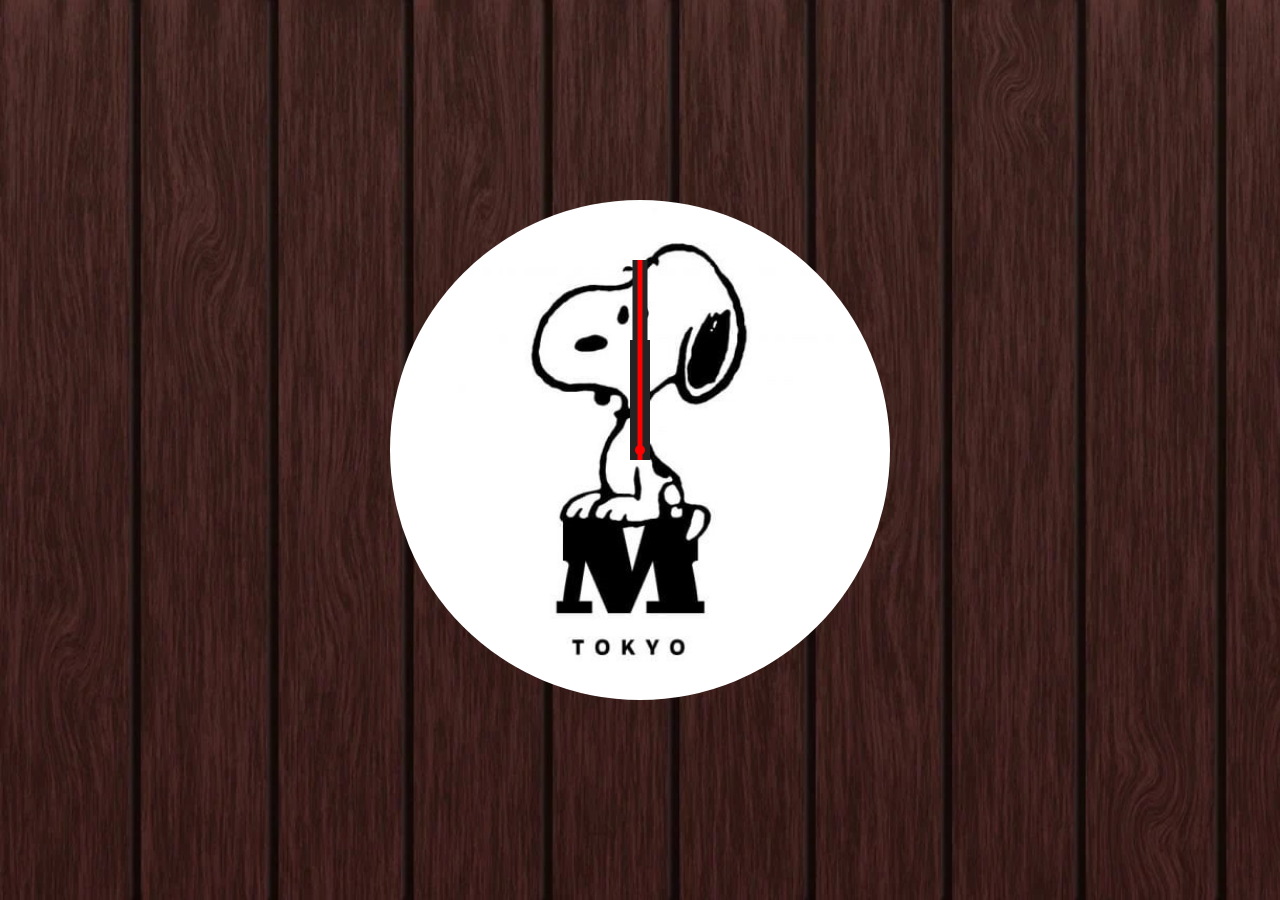
==== Day2_Clock/index.html @ 38587efb "finish day1" ====
<!DOCTYPE html>
<html lang="en">
<head>
    <meta charset="UTF-8">
    <meta name="viewport" content="width=device-width, initial-scale=1.0">
    <title>Document</title>
    <link rel="stylesheet" href="styles.css">
</head>
<body>
    <div class="container">
        <div class="clock">
            <div class="center"></div>
            <div class="clock_hour"></div>
            <div class="clock_min"></div>
            <div class="clock_sec"></div>
            <img src="snoopy.jpeg" alt="">
        </div>
    </div>
    <script>
        
    </script>
</body>
</html>
---- Day2_Clock/styles.css ----
*{
    margin:0;
    padding:0;
}
.container{
    height:100vh;
    width:100%;
    display:flex;
    justify-content: center;
    align-items:center;
    background:url("wood.webp");
    background-size:cover;
}

.clock{
    position:relative;
    height:500px;
    width:500px;
    border-radius:50%;
    overflow:hidden;
}

.clock .center{
    position:absolute;
    top:50%;
    left:50%;
    height:10px;
    width:10px;
    background:red;
    border-radius: 50%;
    transform:translate(-50%,-50%);
    z-index:4;
}

.clock .clock_hour{
    position:absolute;
    top:calc(50% - 120px + 10px);
    left:50%;
    height:120px;
    width:20px;
    background:#242424;
    z-index:1;
    transform:translate(-50%,0) rotate(0deg);
    transform-origin: 0 110px;
}

.clock .clock_min{
    position:absolute;
    top:calc(50% - 200px + 10px);
    left:50%;
    height:200px;
    width:15px;
    background:#242424;
    z-index:2;
    transform:translate(-50%,0) rotate(0deg);
    transform-origin: 0 190px;
}

.clock .clock_sec{
    position:absolute;
    top:calc(50% - 200px + 10px);
    left:50%;
    height:200px;
    width:5px;
    background:red;
    z-index:3;
    transform:translate(-50%,0) rotate(0deg);
    transform-origin: 0 190px;
}

.clock img{
    position:absolute;
    height:100%;
    top:50%;
    left:50%;
    transform:translate(-50%,-50%);
}
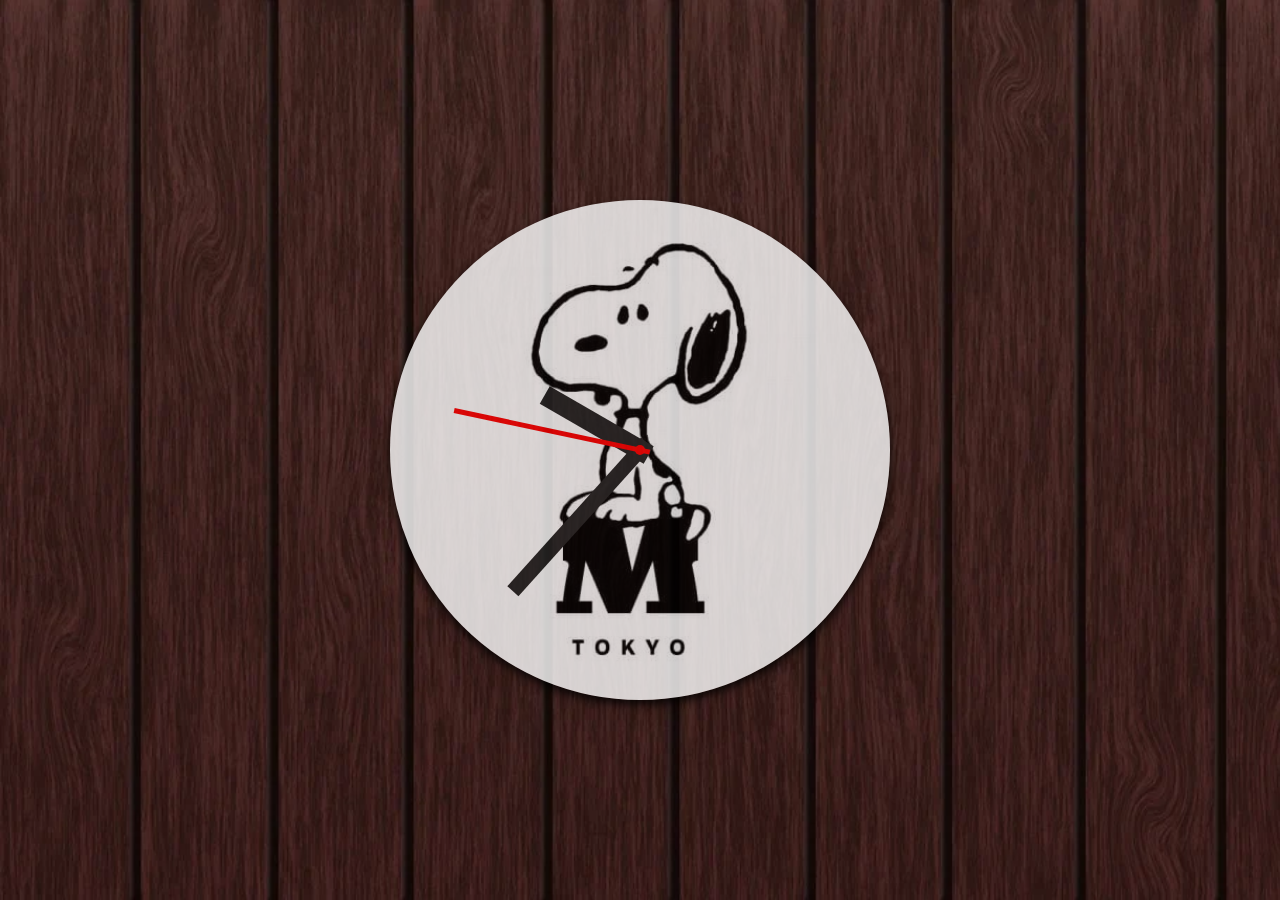
==== commit 0d1cd6d7: "create day3 and day4" ====
--- a/Day2_Clock/index.html
+++ b/Day2_Clock/index.html
@@ -3,7 +3,7 @@
 <head>
     <meta charset="UTF-8">
     <meta name="viewport" content="width=device-width, initial-scale=1.0">
-    <title>Document</title>
+    <title>Clock</title>
     <link rel="stylesheet" href="styles.css">
 </head>
 <body>
@@ -16,8 +16,6 @@
             <img src="snoopy.jpeg" alt="">
         </div>
     </div>
-    <script>
-        
-    </script>
+    <script src="script.js"></script>
 </body>
 </html>--- a/Day2_Clock/styles.css
+++ b/Day2_Clock/styles.css
@@ -18,6 +18,8 @@
     width:500px;
     border-radius:50%;
     overflow:hidden;
+    opacity:0.8;
+    box-shadow: 0px 5px 10px black;
 }
 
 .clock .center{
@@ -42,6 +44,7 @@
     z-index:1;
     transform:translate(-50%,0) rotate(0deg);
     transform-origin: 0 110px;
+    transition:0.1s;
 }
 
 .clock .clock_min{
@@ -54,6 +57,7 @@
     z-index:2;
     transform:translate(-50%,0) rotate(0deg);
     transform-origin: 0 190px;
+    transition:0.1s;
 }
 
 .clock .clock_sec{
@@ -66,6 +70,7 @@
     z-index:3;
     transform:translate(-50%,0) rotate(0deg);
     transform-origin: 0 190px;
+    transition:0.1s;
 }
 
 .clock img{
